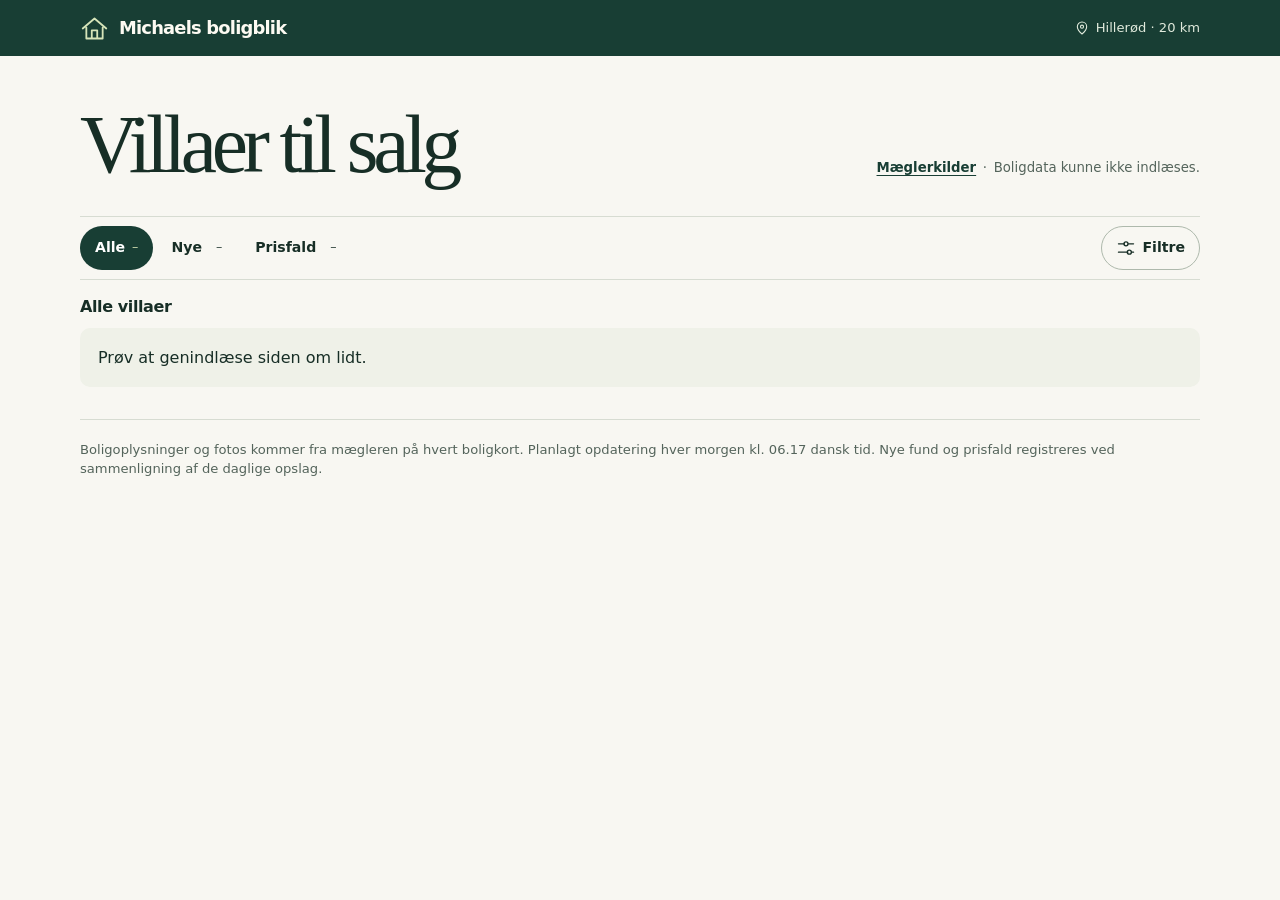
==== public/index.html @ ae7b3f47 "Show linkable villas within 20 km of Hillerød across four brokers" ====
<!doctype html>
<html lang="da">
<head>
  <meta charset="utf-8">
  <meta name="viewport" content="width=device-width, initial-scale=1, viewport-fit=cover">
  <meta name="theme-color" content="#183e34">
  <meta name="description" content="Michaels daglige overblik over villaer fra flere mæglere inden for 20 km fra Hillerød centrum.">
  <title>Michaels boligblik · Hillerød</title>
  <link rel="preconnect" href="https://nybolig.mindworking.eu">
  <link rel="stylesheet" href="./styles.css?v=radius20">
  <script src="./app.js?v=radius20" defer></script>
</head>
<body>
  <svg class="symbols" xmlns="http://www.w3.org/2000/svg" aria-hidden="true">
    <symbol id="i-house" viewBox="0 0 32 32"><path d="m3 16 13-11 13 11M7 15v12h18V15M13 27v-9h6v9"/></symbol>
    <symbol id="i-pin" viewBox="0 0 24 24"><path d="M19 10c0 5-7 11-7 11S5 15 5 10a7 7 0 1 1 14 0Z"/><circle cx="12" cy="10" r="2.3"/></symbol>
    <symbol id="i-filter" viewBox="0 0 24 24"><path d="M3 7h7m5 0h6M3 17h11m5 0h2"/><circle cx="12" cy="7" r="2.4"/><circle cx="16" cy="17" r="2.4"/></symbol>
    <symbol id="i-expand" viewBox="0 0 24 24"><path d="M14 4h6v6m0-6-7 7M10 20H4v-6m0 6 7-7"/></symbol>
    <symbol id="i-close" viewBox="0 0 24 24"><path d="m6 6 12 12M18 6 6 18"/></symbol>
    <symbol id="i-zoom" viewBox="0 0 24 24"><circle cx="10" cy="10" r="6.2"/><path d="m15 15 6 6"/></symbol>
  </svg>
  <header class="mast">
    <div class="wrap mast-inner"><span class="brand"><svg class="logo icon" aria-hidden="true"><use href="#i-house"/></svg>Michaels boligblik</span>
      <span class="location"><svg class="icon" aria-hidden="true"><use href="#i-pin"/></svg>Hillerød · 20 km</span>
    </div>
  </header>
  <main class="wrap">
    <div class="intro">
      <h1>Villaer til salg</h1>
      <p class="source"><button id="coverage-open" type="button" aria-haspopup="dialog">Mæglerkilder</button><span aria-hidden="true">·</span><span id="freshness" role="status">Henter boliger …</span></p>
    </div>
    <p id="warning" class="warning" role="status" hidden></p>
    <div class="toolbar">
      <nav id="views" class="views" aria-label="Vælg boligoversigt">
        <button type="button" data-view="all" aria-pressed="true">Alle <span>–</span></button>
        <button type="button" data-view="new" aria-pressed="false">Nye<span class="sr-only"> siden i går</span> <span>–</span></button>
        <button type="button" data-view="drop" aria-pressed="false">Prisfald<span class="sr-only"> på 7 dage</span> <span>–</span></button>
      </nav>
      <button class="filter-open" id="filter-open" type="button" aria-haspopup="dialog"><svg class="icon" aria-hidden="true"><use href="#i-filter"/></svg><span class="filter-label">Filtre</span></button>
    </div>
    <p id="filter-summary" hidden></p>
    <section aria-labelledby="list-title">
      <div class="section-head"><h2 id="list-title">Alle villaer</h2><span id="count" role="status"></span></div>
      <div id="list" class="grid"></div>
      <button id="more" class="filter-open" type="button" hidden>Vis flere villaer</button>
      <p id="empty" class="empty" role="status" hidden></p>
      <p id="baseline" class="note" hidden></p>
      <noscript><p>Aktivér JavaScript for at se boligerne og bruge filtrene.</p></noscript>
    </section>
  </main>
  <footer class="wrap">Boligoplysninger og fotos kommer fra mægleren på hvert boligkort. Planlagt opdatering hver morgen kl. 06.17 dansk tid. Nye fund og prisfald registreres ved sammenligning af de daglige opslag.</footer>

  <dialog id="coverage" class="filter-sheet" aria-labelledby="coverage-title">
    <div class="sheet-head"><h2 id="coverage-title">Mæglerdækning</h2><button type="button" class="icon-button" data-close aria-label="Luk mæglerdækning"><svg class="icon" aria-hidden="true"><use href="#i-close"/></svg></button></div>
    <p class="coverage-intro">Her kan du se, hvornår vi sidst har hentet villaer fra hver mægler. Vi måler 20 km i luftlinje fra Hillerød centrum til husets adresse. Vi viser kun villaer med et direkte annoncelink. Samme adresse vises én gang. Villaer hos andre mæglere kan mangle.</p>
    <ul id="source-list"></ul>
  </dialog>
  <dialog id="filter-panel" class="filter-sheet" aria-labelledby="filter-title">
    <div class="sheet-head"><h2 id="filter-title">Søgefiltre</h2><button class="icon-button" type="button" data-close aria-label="Luk filtre"><svg class="icon" aria-hidden="true"><use href="#i-close"/></svg></button></div>
    <form id="filters">
      <div class="fields">
        <label>Maks. pris i kroner<input type="number" name="priceMax" min="1" step="1" inputmode="numeric" placeholder="Alle priser"></label>
        <label>Mindst m²<input type="number" name="areaMin" min="1" step="1" inputmode="numeric" placeholder="Alle størrelser"></label>
        <label>Mindst antal værelser<input type="number" name="numberOfRoomsMin" min="1" step="1" inputmode="numeric" placeholder="Alle antal"></label>
      </div>
      <p class="hint">Dine valg gemmes på denne enhed.</p>
      <div class="actions"><button type="reset">Nulstil</button><button class="primary" type="submit">Vis boliger</button></div>
    </form>
  </dialog>

  <template id="home">
    <article class="home">
      <div class="photo">
        <span class="missing">Foto mangler</span>
        <button class="enlarge" type="button" aria-haspopup="dialog" hidden><span class="expand-icon"><svg class="icon" aria-hidden="true"><use href="#i-expand"/></svg></span></button>
        <span class="chip" hidden></span>
      </div>
      <div class="card-body">
        <p class="town"></p><h3></h3><p class="specs"></p>
        <div class="card-foot"><div><strong class="price"></strong><small class="drop" hidden></small></div><a class="listing-link">Se annonce <span aria-hidden="true">↗</span></a></div>
      </div>
    </article>
  </template>

  <dialog id="viewer" class="viewer" aria-labelledby="viewer-title">
    <div class="viewer-head"><div><h2 id="viewer-title"></h2><p id="viewer-meta"></p></div>
      <button class="icon-button" type="button" data-close autofocus aria-label="Luk foto"><svg class="icon" aria-hidden="true"><use href="#i-close"/></svg></button>
    </div>
    <div class="viewer-stage"><div class="viewer-canvas"><img id="viewer-photo" alt=""></div></div>
    <div class="viewer-foot"><span>Foto fra Nybolig</span><button type="button" id="zoom" aria-pressed="false"><svg class="icon" aria-hidden="true"><use href="#i-zoom"/></svg><span>Zoom ind</span></button></div>
  </dialog>
</body>
</html>
---- public/styles.css ----
:root {
  color-scheme: light;
  --paper: #f8f7f2;
  --white: #fffefa;
  --ink: #172e26;
  --forest: #183e34;
  --muted: #54645b;
  --line: #d7dcd2;
  --serif: Georgia, 'Times New Roman', serif;
  font: 100%/1.45 system-ui, -apple-system, sans-serif;
}
* { box-sizing: border-box; }
body { margin: 0; color: var(--ink); background: var(--paper); }
body:has(dialog[open]) { overflow: hidden; }
h1, h2, h3, p { margin: 0; }
button, input { font: inherit; }
button { color: inherit; cursor: pointer; }
button, a { touch-action: manipulation; }
button { -webkit-appearance: none; appearance: none; }
a { color: inherit; }
:focus-visible { outline: 3px solid #bd682b; outline-offset: 3px; }
[hidden] { display: none !important; }
.sr-only { position: absolute; clip-path: inset(50%); width: 1px; height: 1px; overflow: hidden; white-space: nowrap; }
.symbols { position: absolute; width: 0; height: 0; overflow: hidden; pointer-events: none; }
.icon { width: 20px; height: 20px; fill: none; stroke: currentColor; stroke-width: 1.65; stroke-linecap: round; stroke-linejoin: round; flex: none; }
.wrap { width: min(1120px, calc(100% - 48px)); margin-inline: auto; }
.mast { background: var(--forest); color: #fcfaf2; padding-top: env(safe-area-inset-top); }
.mast-inner, .brand, .location, .intro, .source, .toolbar, .views, .views button, .filter-open,
.section-head, .card-foot, .listing-link, .sheet-head, .actions, .viewer-head, .viewer-foot, #zoom {
  display: flex; align-items: center;
}
.mast-inner, .intro, .toolbar, .section-head, .card-foot, .sheet-head, .viewer-head, .viewer-foot { justify-content: space-between; gap: 12px; }
.mast-inner { min-height: 56px; }
.brand { gap: 10px; font: 600 1.12rem/1 system-ui, sans-serif; letter-spacing: -.045em; }
.logo { width: 29px; height: 29px; stroke-width: 2; color: #d6e4b9; }
.location { gap: 6px; font-size: .82rem; color: #e0eadc; }
.location .icon { width: 16px; height: 16px; }
.intro { padding-block: clamp(24px, 4vw, 48px) clamp(18px, 2.5vw, 30px); align-items: baseline; flex-wrap: wrap; }
h1, h3 { font-family: var(--serif); font-weight: 400; }
h1 { font-size: clamp(2.6rem, 6.4vw, 5.1rem); line-height: 1; letter-spacing: -.065em; }
.source { gap: .5em; font-size: .83rem; color: var(--muted); flex-wrap: wrap; }
.source > :first-child { color: var(--forest); font-weight: 650; }
.toolbar { border-block: 1px solid var(--line); padding: 9px 0; }
.views { gap: 3px; }
.views button, .filter-open, .actions button, #zoom {
  border-radius: 24px; font-weight: 620; font-size: .88rem; min-height: 44px;
}
.views button { padding: 0 15px; gap: 7px; border: 0; background: transparent; white-space: nowrap; }
.views button > span:last-child { font-variant-numeric: tabular-nums; font-size: .79rem; font-weight: 500; opacity: .88; }
.views [aria-pressed="true"] { background: var(--forest); color: white; }
.views [aria-pressed="true"] > span:last-child { color: #e4efbf; }
.filter-open { gap: 7px; padding: 0 14px; border: 1px solid #aeb9ac; background: transparent; }
#filter-summary { color: var(--muted); font-size: .85rem; margin-top: 12px; }
.section-head { padding: 18px 0 12px; align-items: baseline; }
.section-head h2 { font-size: 1rem; line-height: 1.15; font-weight: 680; letter-spacing: -.025em; }
#count, .note, footer, .hint { font-size: .82rem; color: var(--muted); }
.grid { display: grid; grid-template-columns: repeat(2, minmax(0, 1fr)); gap: 22px; }
.home { display: flex; flex-direction: column; background: var(--white); box-shadow: 0 0 0 1px var(--line); border-radius: 14px; overflow: hidden; }
.photo { isolation: isolate; position: relative; aspect-ratio: 3 / 2; background: #e5e9df; display: grid; place-items: center; }
.photo .missing { color: var(--muted); font-size: .87rem; }
.photo img, .enlarge { position: absolute; inset: 0; width: 100%; height: 100%; }
.photo img { object-fit: cover; }
.enlarge { padding: 0; border: 0; background: transparent; z-index: 1; cursor: zoom-in; }
.enlarge:focus-visible { outline-offset: -4px; }
.expand-icon, .icon-button { display: grid; place-items: center; border-radius: 50%; }
.expand-icon { position: absolute; right: 12px; bottom: 12px; width: 34px; height: 34px; color: white; background: rgb(12 28 21 / 76%); border: 1px solid rgb(255 255 255 / 46%); }
.expand-icon .icon { width: 17px; height: 17px; }
.chip { position: absolute; top: 12px; left: 12px; z-index: 2; pointer-events: none; color: #173b2b; background: #e2efbb; font-weight: 650; font-size: .76rem; border-radius: 16px; padding: 5px 10px; }
.card-body { padding: 18px 20px 8px; flex: 1; display: flex; flex-direction: column; }
.town { font-size: .78rem; font-weight: 600; color: var(--muted); }
h3 { font-size: clamp(1.65rem, 3vw, 2.15rem); line-height: 1.12; letter-spacing: -.045em; overflow-wrap: anywhere; margin: 3px 0 5px; }
.specs { font-size: .92rem; color: var(--muted); margin-bottom: 14px; }
.card-foot { border-top: 1px solid var(--line); margin-top: auto; min-height: 48px; flex-wrap: wrap; }
.price { font-size: 1.12rem; font-weight: 700; letter-spacing: -.035em; }
.listing-link { min-height: 44px; gap: 5px; color: var(--forest); font-size: .86rem; font-weight: 630; text-underline-offset: 4px; }
.link-pending { color: var(--muted); font-size: .8rem; }
.drop { display: block; font-size: .82rem; color: #39643d; }
.note { margin-top: 18px; }
.empty, .warning { padding: 18px; background: #eff1e8; border-radius: 10px; }
.warning { margin: 0 0 12px; background: #faeed6; }
footer { margin-top: 32px; border-top: 1px solid var(--line); padding: 20px 0 calc(28px + env(safe-area-inset-bottom)); }
dialog { color: var(--ink); }
dialog::backdrop { background: rgb(15 29 24 / 65%); }
.filter-sheet { padding: 22px; width: min(440px, calc(100% - 32px)); max-height: 92dvh; border: 0; border-radius: 18px; background: var(--white); }
.sheet-head h2 { font: 400 2rem/1.1 var(--serif); letter-spacing: -.05em; }
.icon-button { width: 44px; height: 44px; border: 1px solid var(--line); background: transparent; color: inherit; }
.fields { display: grid; gap: 14px; margin: 20px 0 12px; }
.fields label { display: grid; gap: 5px; font-size: .9rem; font-weight: 600; }
input { min-height: 46px; border: 1px solid #aeb9ac; border-radius: 8px; padding: 9px 12px; background: white; color: var(--ink); font-size: 16px; }
.actions { margin-top: 18px; gap: 10px; }
.actions button { padding: 0 20px; border: 1px solid #aeb9ac; background: transparent; }
.actions .primary { flex: 1; background: var(--forest); color: #fff; border-color: var(--forest); }
.viewer { position: fixed; inset: 0; width: 100%; height: 100%; height: 100dvh; max-width: none; max-height: none; margin: 0; padding: 0; border: 0; color: #fffdf7; background: #10221d; overflow: hidden; }
.viewer[open] { display: grid; grid-template-rows: auto minmax(0, 1fr) auto; }
.viewer-head, .viewer-foot { padding: 12px max(16px, env(safe-area-inset-right)) 12px max(16px, env(safe-area-inset-left)); }
.viewer-head { padding-top: max(12px, env(safe-area-inset-top)); }
.viewer-head h2 { font: 400 clamp(1.4rem, 4vw, 2rem)/1.12 var(--serif); letter-spacing: -.035em; }
.viewer-head p, .viewer-foot { color: #cfdbd0; font-size: .85rem; }
.viewer-head p { margin-top: 3px; }
.viewer .icon-button, #zoom { border: 1px solid #71847a; flex-shrink: 0; }
.viewer-stage { min-height: 0; overflow: auto; overscroll-behavior: contain; background: #0c1b16; }
.viewer-canvas { width: 100%; height: 100%; }
.viewer-canvas img { display: block; width: 100%; height: 100%; object-fit: contain; }
.viewer-stage.zoomed .viewer-canvas { width: max(100%, var(--zoom-width)); height: max(100%, var(--zoom-height)); }
.viewer-foot { padding-bottom: max(12px, env(safe-area-inset-bottom)); }
#zoom { color: #fff; background: transparent; gap: 8px; padding: 0 16px; }
@media (hover: hover) {
  .views button:not([aria-pressed="true"]):hover, .filter-open:hover { background: #e8ece2; }
  .enlarge:hover .expand-icon { background: var(--forest); }
}
@media (max-width: 690px) {
  .wrap { width: calc(100% - 32px); }
  .mast-inner { min-height: 48px; }
  .brand { gap: 7px; font-size: 1rem; }
  .location { font-size: .73rem; gap: 3px; }
  .logo { width: 24px; height: 24px; }
  .intro { display: grid; gap: 8px; padding-block: 21px 16px; }
  .source { font-size: .79rem; }
  .toolbar { gap: 4px; padding-block: 6px; }
  .views { gap: 0; }
  .views button { padding-inline: 10px; column-gap: 5px; font-size: .83rem; }
  .filter-open { padding-inline: 10px; gap: 5px; font-size: .83rem; }
  .filter-open .icon { width: 17px; }
  .section-head { padding: 13px 0 10px; }
  .grid { grid-template-columns: minmax(0,1fr); gap: 17px; }
  .card-body { padding: 14px 16px 5px; }
  .filter-sheet { margin: auto 0 0; width: 100%; max-width: none; padding: 18px 18px max(18px, env(safe-area-inset-bottom)); border-radius: 20px 20px 0 0; }
}
@media (max-width: 350px) {
  .wrap { width: calc(100% - 24px); }
  .views button { padding-inline: 7px; }
}
@media (orientation: landscape) and (max-height: 500px) {
  .viewer-head, .viewer-foot { padding-block: 4px; }
  .viewer-head p { display: none; }
}

#coverage-open { border: 0; background: transparent; padding: 6px 0; margin-block: -6px; min-height: 36px; text-decoration: underline; text-underline-offset: 3px; font-size: inherit; color: var(--forest); font-weight: 650; }
.coverage-intro { margin: 16px 0 10px; font-size: .9rem; color: var(--muted); }
#source-list { list-style: none; padding: 0; margin: 0; }
#source-list li { padding: 10px 0; border-top: 1px solid var(--line); }
#source-list small { display: block; color: var(--muted); }
.photo-link { position: absolute; inset: 0; z-index: 1; }
.photo-link:focus-visible { outline-offset: -4px; }

#more { margin: 24px auto; min-height: 44px; border-radius: 999px; font-weight: 600; }
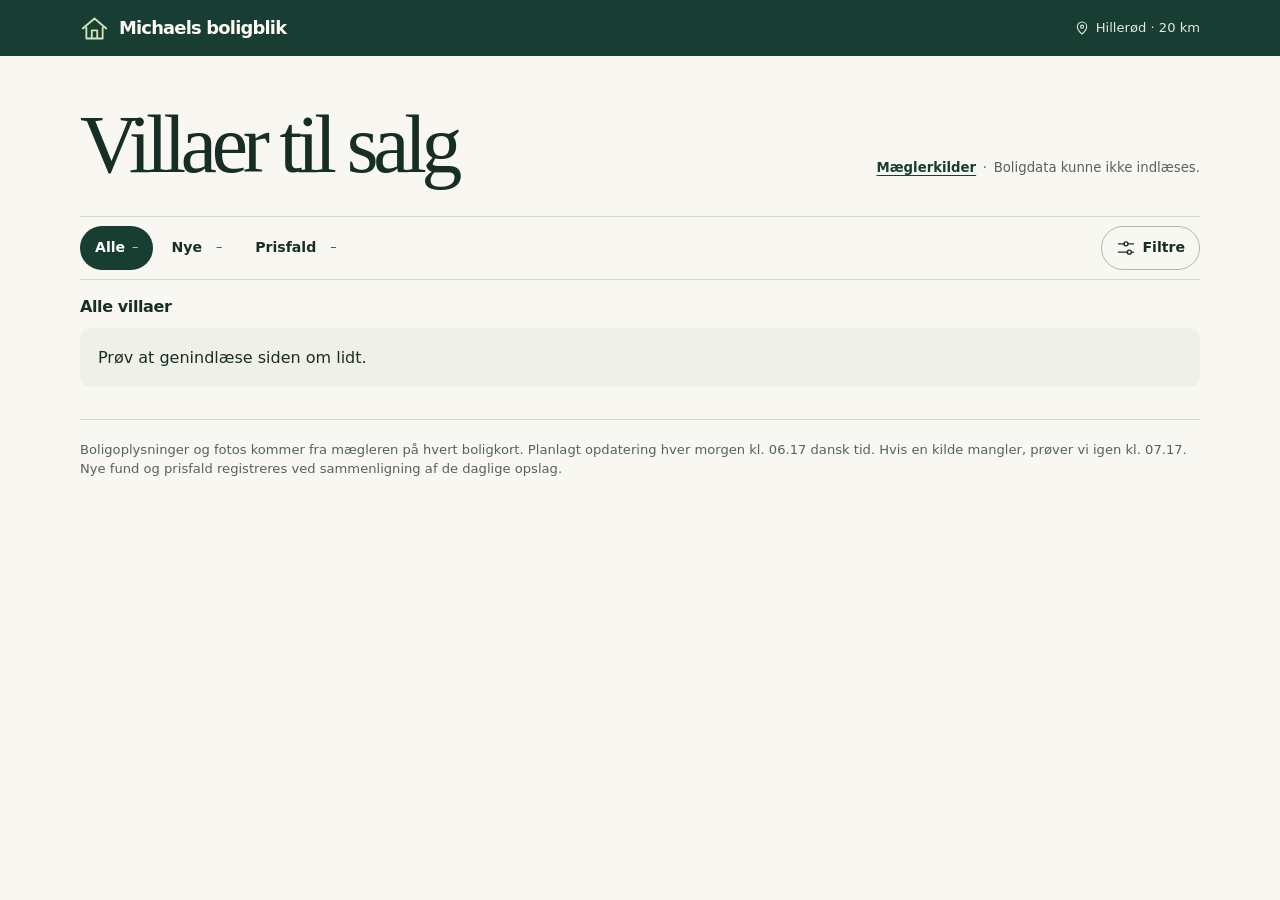
==== commit 2b7af9e1: "Track Estate and four local brokers with an automatic morning retry" ====
--- a/public/index.html
+++ b/public/index.html
@@ -7,8 +7,8 @@
   <meta name="description" content="Michaels daglige overblik over villaer fra flere mæglere inden for 20 km fra Hillerød centrum.">
   <title>Michaels boligblik · Hillerød</title>
   <link rel="preconnect" href="https://nybolig.mindworking.eu">
-  <link rel="stylesheet" href="./styles.css?v=radius20">
-  <script src="./app.js?v=radius20" defer></script>
+  <link rel="stylesheet" href="./styles.css?v=lokale9">
+  <script src="./app.js?v=lokale9" defer></script>
 </head>
 <body>
   <svg class="symbols" xmlns="http://www.w3.org/2000/svg" aria-hidden="true">
@@ -48,11 +48,11 @@
       <noscript><p>Aktivér JavaScript for at se boligerne og bruge filtrene.</p></noscript>
     </section>
   </main>
-  <footer class="wrap">Boligoplysninger og fotos kommer fra mægleren på hvert boligkort. Planlagt opdatering hver morgen kl. 06.17 dansk tid. Nye fund og prisfald registreres ved sammenligning af de daglige opslag.</footer>
+  <footer class="wrap">Boligoplysninger og fotos kommer fra mægleren på hvert boligkort. Planlagt opdatering hver morgen kl. 06.17 dansk tid. Hvis en kilde mangler, prøver vi igen kl. 07.17. Nye fund og prisfald registreres ved sammenligning af de daglige opslag.</footer>
 
   <dialog id="coverage" class="filter-sheet" aria-labelledby="coverage-title">
     <div class="sheet-head"><h2 id="coverage-title">Mæglerdækning</h2><button type="button" class="icon-button" data-close aria-label="Luk mæglerdækning"><svg class="icon" aria-hidden="true"><use href="#i-close"/></svg></button></div>
-    <p class="coverage-intro">Her kan du se, hvornår vi sidst har hentet villaer fra hver mægler. Vi måler 20 km i luftlinje fra Hillerød centrum til husets adresse. Vi viser kun villaer med et direkte annoncelink. Samme adresse vises én gang. Villaer hos andre mæglere kan mangle.</p>
+    <p class="coverage-intro">Her kan du se, hvornår vi sidst har hentet villaer fra hver mægler. Vi måler 20 km i luftlinje fra Hillerød centrum til husets adresse. Vi viser kun villaer med en kendt placering og et direkte annoncelink. Samme adresse vises én gang. EDC er ikke tilsluttet. Villaer hos EDC og andre mæglere uden for listen kan derfor mangle.</p>
     <ul id="source-list"></ul>
   </dialog>
   <dialog id="filter-panel" class="filter-sheet" aria-labelledby="filter-title">
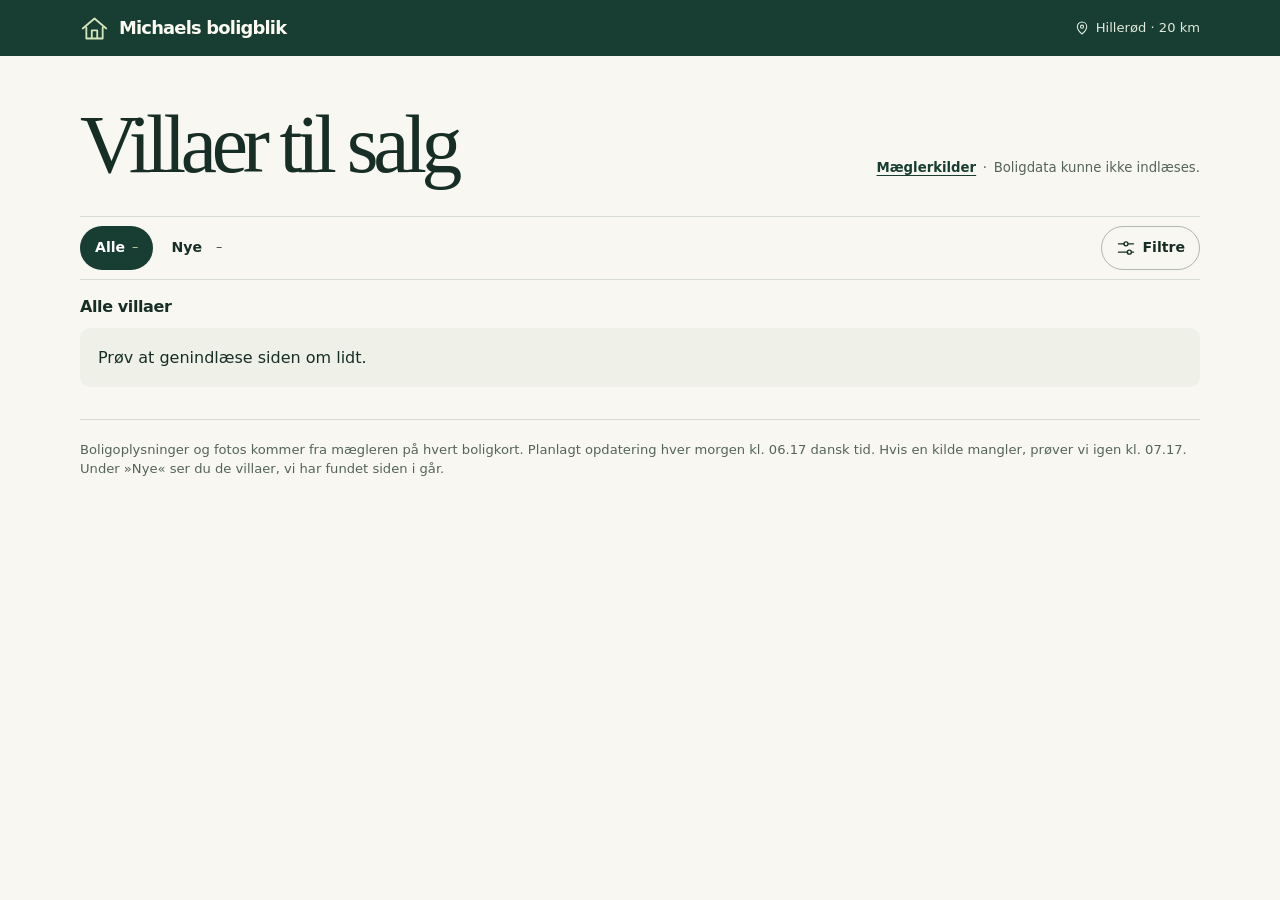
==== commit 3afbd3b6: "Tilføj minimumspris til boligsøgningen og fjern prisfald" ====
--- a/public/index.html
+++ b/public/index.html
@@ -7,8 +7,8 @@
   <meta name="description" content="Michaels daglige overblik over villaer fra flere mæglere inden for 20 km fra Hillerød centrum.">
   <title>Michaels boligblik · Hillerød</title>
   <link rel="preconnect" href="https://nybolig.mindworking.eu">
-  <link rel="stylesheet" href="./styles.css?v=lokale9">
-  <script src="./app.js?v=lokale9" defer></script>
+  <link rel="stylesheet" href="./styles.css?v=prisinterval1">
+  <script src="./app.js?v=prisinterval1" defer></script>
 </head>
 <body>
   <svg class="symbols" xmlns="http://www.w3.org/2000/svg" aria-hidden="true">
@@ -34,7 +34,6 @@
       <nav id="views" class="views" aria-label="Vælg boligoversigt">
         <button type="button" data-view="all" aria-pressed="true">Alle <span>–</span></button>
         <button type="button" data-view="new" aria-pressed="false">Nye<span class="sr-only"> siden i går</span> <span>–</span></button>
-        <button type="button" data-view="drop" aria-pressed="false">Prisfald<span class="sr-only"> på 7 dage</span> <span>–</span></button>
       </nav>
       <button class="filter-open" id="filter-open" type="button" aria-haspopup="dialog"><svg class="icon" aria-hidden="true"><use href="#i-filter"/></svg><span class="filter-label">Filtre</span></button>
     </div>
@@ -48,7 +47,7 @@
       <noscript><p>Aktivér JavaScript for at se boligerne og bruge filtrene.</p></noscript>
     </section>
   </main>
-  <footer class="wrap">Boligoplysninger og fotos kommer fra mægleren på hvert boligkort. Planlagt opdatering hver morgen kl. 06.17 dansk tid. Hvis en kilde mangler, prøver vi igen kl. 07.17. Nye fund og prisfald registreres ved sammenligning af de daglige opslag.</footer>
+  <footer class="wrap">Boligoplysninger og fotos kommer fra mægleren på hvert boligkort. Planlagt opdatering hver morgen kl. 06.17 dansk tid. Hvis en kilde mangler, prøver vi igen kl. 07.17. Under »Nye« ser du de villaer, vi har fundet siden i går.</footer>
 
   <dialog id="coverage" class="filter-sheet" aria-labelledby="coverage-title">
     <div class="sheet-head"><h2 id="coverage-title">Mæglerdækning</h2><button type="button" class="icon-button" data-close aria-label="Luk mæglerdækning"><svg class="icon" aria-hidden="true"><use href="#i-close"/></svg></button></div>
@@ -59,7 +58,10 @@
     <div class="sheet-head"><h2 id="filter-title">Søgefiltre</h2><button class="icon-button" type="button" data-close aria-label="Luk filtre"><svg class="icon" aria-hidden="true"><use href="#i-close"/></svg></button></div>
     <form id="filters">
       <div class="fields">
-        <label>Maks. pris i kroner<input type="number" name="priceMax" min="1" step="1" inputmode="numeric" placeholder="Alle priser"></label>
+        <div class="price-range">
+          <label>Min. pris i kroner<input type="number" name="priceMin" min="1" step="1" inputmode="numeric" placeholder="Ingen nedre grænse"></label>
+          <label>Maks. pris i kroner<input type="number" name="priceMax" min="1" step="1" inputmode="numeric" placeholder="Ingen øvre grænse"></label>
+        </div>
         <label>Mindst m²<input type="number" name="areaMin" min="1" step="1" inputmode="numeric" placeholder="Alle størrelser"></label>
         <label>Mindst antal værelser<input type="number" name="numberOfRoomsMin" min="1" step="1" inputmode="numeric" placeholder="Alle antal"></label>
       </div>
@@ -77,7 +79,7 @@
       </div>
       <div class="card-body">
         <p class="town"></p><h3></h3><p class="specs"></p>
-        <div class="card-foot"><div><strong class="price"></strong><small class="drop" hidden></small></div><a class="listing-link">Se annonce <span aria-hidden="true">↗</span></a></div>
+        <div class="card-foot"><strong class="price"></strong><a class="listing-link">Se annonce <span aria-hidden="true">↗</span></a></div>
       </div>
     </article>
   </template>
--- a/public/styles.css
+++ b/public/styles.css
@@ -74,7 +74,6 @@
 .price { font-size: 1.12rem; font-weight: 700; letter-spacing: -.035em; }
 .listing-link { min-height: 44px; gap: 5px; color: var(--forest); font-size: .86rem; font-weight: 630; text-underline-offset: 4px; }
 .link-pending { color: var(--muted); font-size: .8rem; }
-.drop { display: block; font-size: .82rem; color: #39643d; }
 .note { margin-top: 18px; }
 .empty, .warning { padding: 18px; background: #eff1e8; border-radius: 10px; }
 .warning { margin: 0 0 12px; background: #faeed6; }
@@ -85,6 +84,8 @@
 .sheet-head h2 { font: 400 2rem/1.1 var(--serif); letter-spacing: -.05em; }
 .icon-button { width: 44px; height: 44px; border: 1px solid var(--line); background: transparent; color: inherit; }
 .fields { display: grid; gap: 14px; margin: 20px 0 12px; }
+.price-range { display: grid; grid-template-columns: repeat(2, minmax(0, 1fr)); gap: 12px; }
+.price-range input { width: 100%; min-width: 0; }
 .fields label { display: grid; gap: 5px; font-size: .9rem; font-weight: 600; }
 input { min-height: 46px; border: 1px solid #aeb9ac; border-radius: 8px; padding: 9px 12px; background: white; color: var(--ink); font-size: 16px; }
 .actions { margin-top: 18px; gap: 10px; }
@@ -127,6 +128,7 @@
   .filter-sheet { margin: auto 0 0; width: 100%; max-width: none; padding: 18px 18px max(18px, env(safe-area-inset-bottom)); border-radius: 20px 20px 0 0; }
 }
 @media (max-width: 350px) {
+  .price-range { grid-template-columns: 1fr; }
   .wrap { width: calc(100% - 24px); }
   .views button { padding-inline: 7px; }
 }
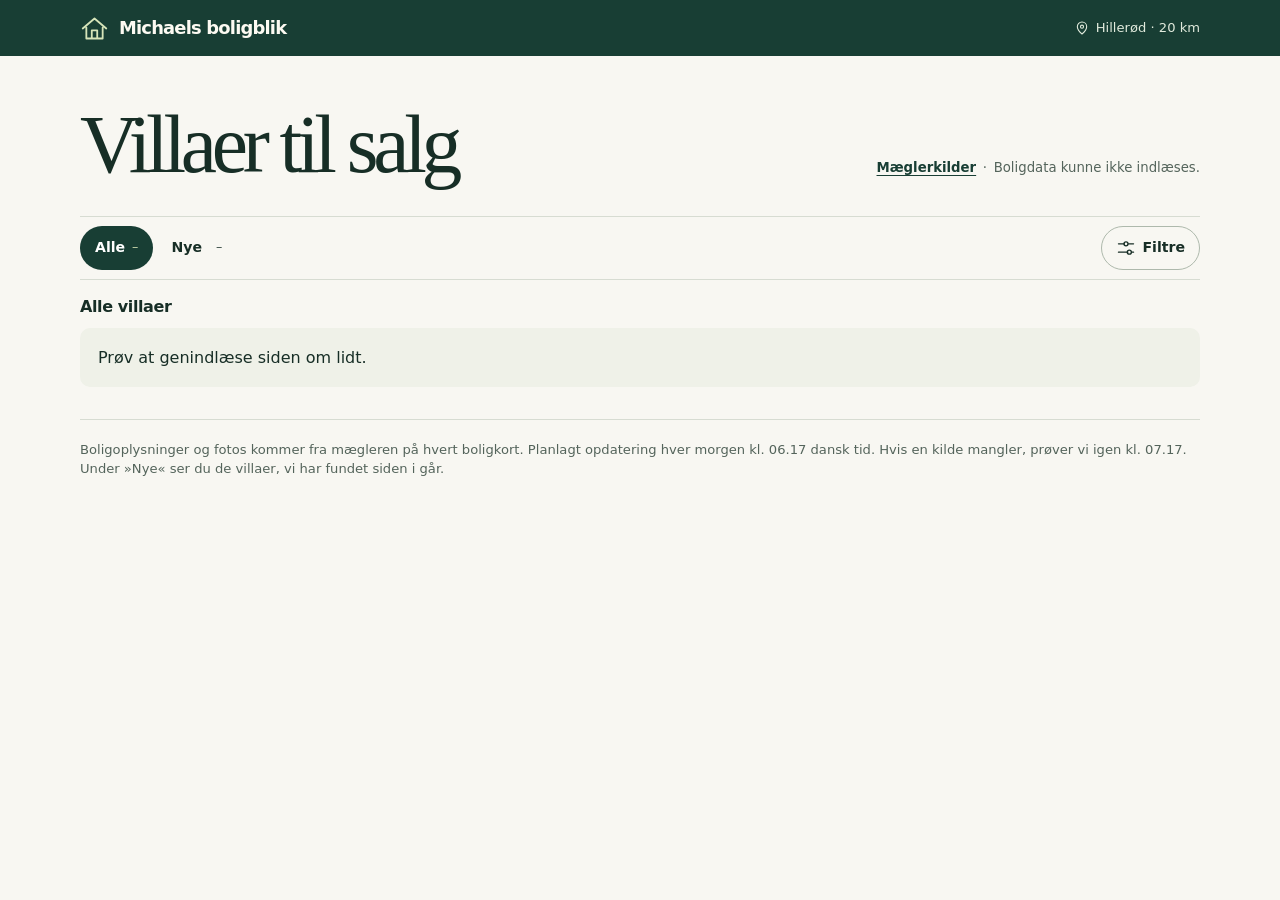
==== commit a757e969: "Vis villa og kort tekst ved deling i Beskeder" ====
--- a/public/index.html
+++ b/public/index.html
@@ -4,7 +4,18 @@
   <meta charset="utf-8">
   <meta name="viewport" content="width=device-width, initial-scale=1, viewport-fit=cover">
   <meta name="theme-color" content="#183e34">
-  <meta name="description" content="Michaels daglige overblik over villaer fra flere mæglere inden for 20 km fra Hillerød centrum.">
+  <meta name="description" content="Se villaer til salg inden for 20 km fra Hillerød, og find dem, der er kommet til siden i går.">
+  <meta property="og:locale" content="da_DK">
+  <meta property="og:type" content="website">
+  <meta property="og:url" content="https://jacobagger-lab.github.io/michaels-boligblik/">
+  <meta property="og:title" content="Michaels boligblik · Villaer nær Hillerød">
+  <meta property="og:description" content="Se villaer til salg inden for 20 km fra Hillerød, og find dem, der er kommet til siden i går.">
+  <meta property="og:image" content="https://jacobagger-lab.github.io/michaels-boligblik/boligblik-villa.png">
+  <meta property="og:image:type" content="image/png">
+  <meta property="og:image:width" content="1200">
+  <meta property="og:image:height" content="630">
+  <meta property="og:image:alt" content="Tegning af en dansk villa med rødt tegltag og grøn have i morgensolen.">
+  <meta name="twitter:card" content="summary_large_image">
   <title>Michaels boligblik · Hillerød</title>
   <link rel="preconnect" href="https://nybolig.mindworking.eu">
   <link rel="stylesheet" href="./styles.css?v=prisinterval1">
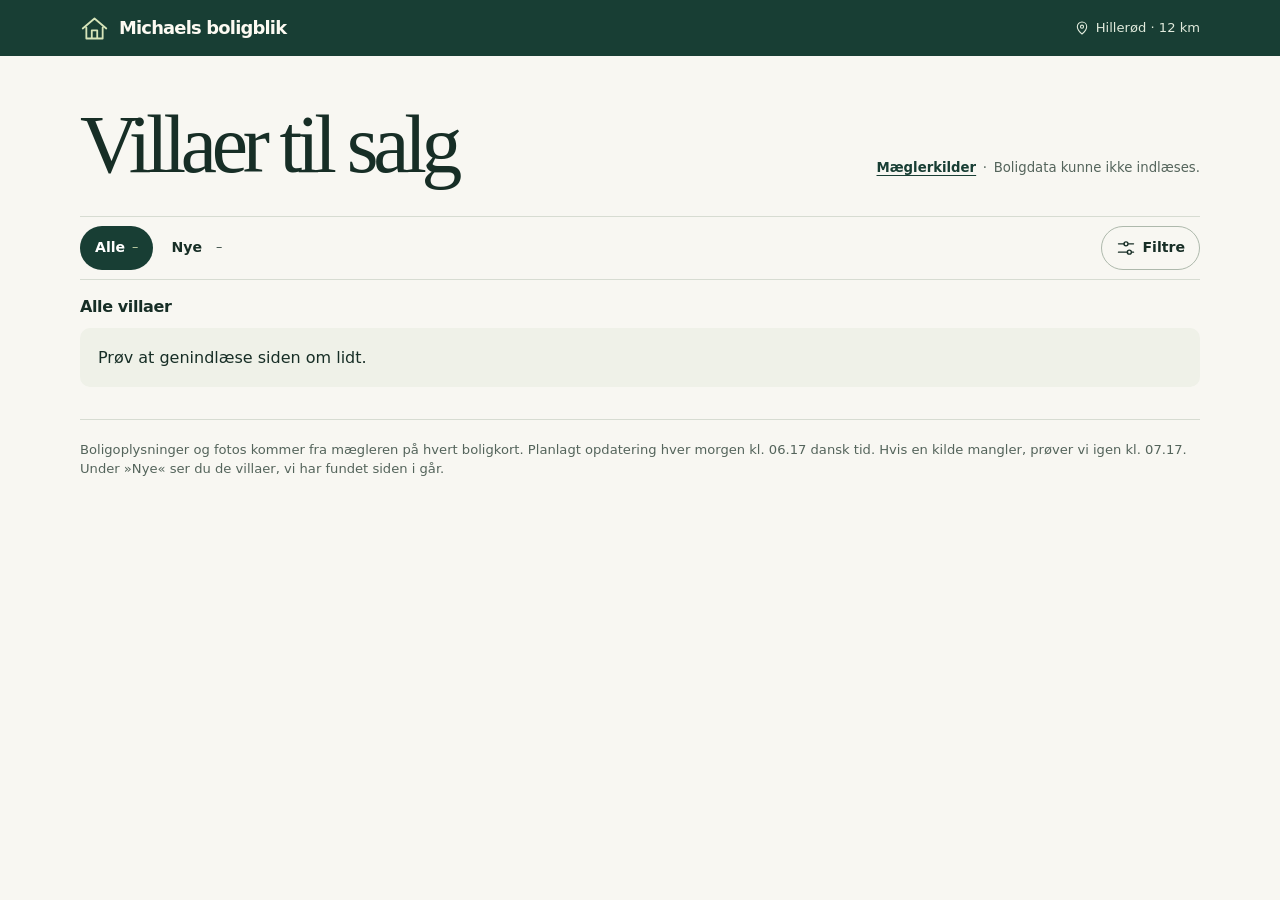
==== commit 4f9b4df1: "Afgræns Michaels boligblik til 12 km fra Hillerød" ====
--- a/public/index.html
+++ b/public/index.html
@@ -4,12 +4,12 @@
   <meta charset="utf-8">
   <meta name="viewport" content="width=device-width, initial-scale=1, viewport-fit=cover">
   <meta name="theme-color" content="#183e34">
-  <meta name="description" content="Se villaer til salg inden for 20 km fra Hillerød, og find dem, der er kommet til siden i går.">
+  <meta name="description" content="Se villaer til salg inden for 12 km fra Hillerød, og find dem, der er kommet til siden i går.">
   <meta property="og:locale" content="da_DK">
   <meta property="og:type" content="website">
   <meta property="og:url" content="https://jacobagger-lab.github.io/michaels-boligblik/">
   <meta property="og:title" content="Michaels boligblik · Villaer nær Hillerød">
-  <meta property="og:description" content="Se villaer til salg inden for 20 km fra Hillerød, og find dem, der er kommet til siden i går.">
+  <meta property="og:description" content="Se villaer til salg inden for 12 km fra Hillerød, og find dem, der er kommet til siden i går.">
   <meta property="og:image" content="https://jacobagger-lab.github.io/michaels-boligblik/boligblik-villa.png">
   <meta property="og:image:type" content="image/png">
   <meta property="og:image:width" content="1200">
@@ -19,7 +19,7 @@
   <title>Michaels boligblik · Hillerød</title>
   <link rel="preconnect" href="https://nybolig.mindworking.eu">
   <link rel="stylesheet" href="./styles.css?v=prisinterval1">
-  <script src="./app.js?v=prisinterval1" defer></script>
+  <script src="./app.js?v=radius12" defer></script>
 </head>
 <body>
   <svg class="symbols" xmlns="http://www.w3.org/2000/svg" aria-hidden="true">
@@ -32,7 +32,7 @@
   </svg>
   <header class="mast">
     <div class="wrap mast-inner"><span class="brand"><svg class="logo icon" aria-hidden="true"><use href="#i-house"/></svg>Michaels boligblik</span>
-      <span class="location"><svg class="icon" aria-hidden="true"><use href="#i-pin"/></svg>Hillerød · 20 km</span>
+      <span class="location"><svg class="icon" aria-hidden="true"><use href="#i-pin"/></svg>Hillerød · 12 km</span>
     </div>
   </header>
   <main class="wrap">
@@ -62,7 +62,7 @@
 
   <dialog id="coverage" class="filter-sheet" aria-labelledby="coverage-title">
     <div class="sheet-head"><h2 id="coverage-title">Mæglerdækning</h2><button type="button" class="icon-button" data-close aria-label="Luk mæglerdækning"><svg class="icon" aria-hidden="true"><use href="#i-close"/></svg></button></div>
-    <p class="coverage-intro">Her kan du se, hvornår vi sidst har hentet villaer fra hver mægler. Vi måler 20 km i luftlinje fra Hillerød centrum til husets adresse. Vi viser kun villaer med en kendt placering og et direkte annoncelink. Samme adresse vises én gang. EDC er ikke tilsluttet. Villaer hos EDC og andre mæglere uden for listen kan derfor mangle.</p>
+    <p class="coverage-intro">Her kan du se, hvornår vi sidst har hentet villaer fra hver mægler. Vi måler 12 km i luftlinje fra Hillerød centrum til husets adresse. Vi viser kun villaer med en kendt placering og et direkte annoncelink. Samme adresse vises én gang. EDC er ikke tilsluttet. Villaer hos EDC og andre mæglere uden for listen kan derfor mangle.</p>
     <ul id="source-list"></ul>
   </dialog>
   <dialog id="filter-panel" class="filter-sheet" aria-labelledby="filter-title">
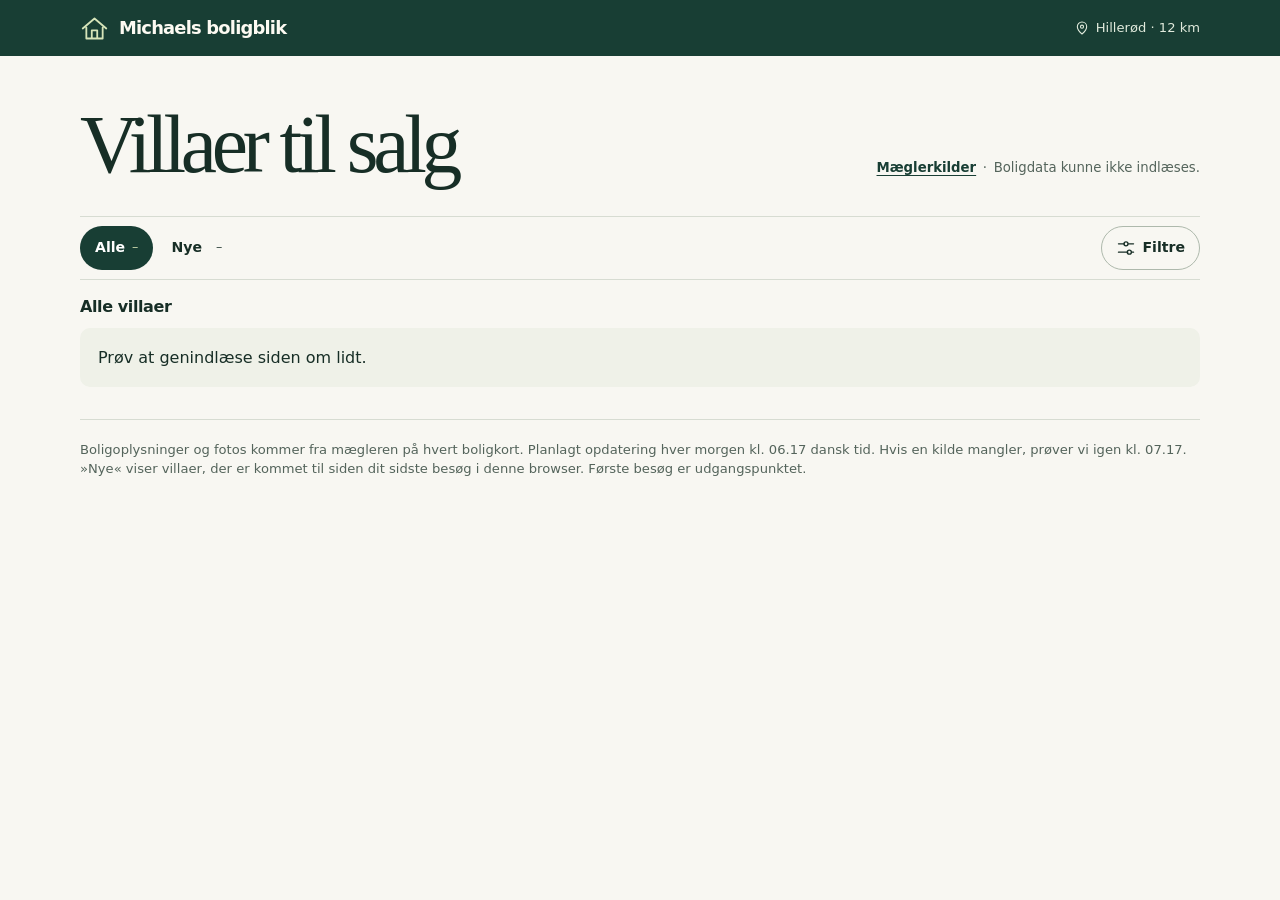
==== commit 22079e12: "Vis nye villaer siden sidste besøg i samme browser" ====
--- a/public/index.html
+++ b/public/index.html
@@ -4,12 +4,12 @@
   <meta charset="utf-8">
   <meta name="viewport" content="width=device-width, initial-scale=1, viewport-fit=cover">
   <meta name="theme-color" content="#183e34">
-  <meta name="description" content="Se villaer til salg inden for 12 km fra Hillerød, og find dem, der er kommet til siden i går.">
+  <meta name="description" content="Se villaer til salg inden for 12 km fra Hillerød, og find dem, der er kommet til siden dit sidste besøg.">
   <meta property="og:locale" content="da_DK">
   <meta property="og:type" content="website">
   <meta property="og:url" content="https://jacobagger-lab.github.io/michaels-boligblik/">
   <meta property="og:title" content="Michaels boligblik · Villaer nær Hillerød">
-  <meta property="og:description" content="Se villaer til salg inden for 12 km fra Hillerød, og find dem, der er kommet til siden i går.">
+  <meta property="og:description" content="Se villaer til salg inden for 12 km fra Hillerød, og find dem, der er kommet til siden dit sidste besøg.">
   <meta property="og:image" content="https://jacobagger-lab.github.io/michaels-boligblik/boligblik-villa.png">
   <meta property="og:image:type" content="image/png">
   <meta property="og:image:width" content="1200">
@@ -19,7 +19,7 @@
   <title>Michaels boligblik · Hillerød</title>
   <link rel="preconnect" href="https://nybolig.mindworking.eu">
   <link rel="stylesheet" href="./styles.css?v=prisinterval1">
-  <script src="./app.js?v=radius12" defer></script>
+  <script src="./app.js?v=besoeg1" defer></script>
 </head>
 <body>
   <svg class="symbols" xmlns="http://www.w3.org/2000/svg" aria-hidden="true">
@@ -44,7 +44,7 @@
     <div class="toolbar">
       <nav id="views" class="views" aria-label="Vælg boligoversigt">
         <button type="button" data-view="all" aria-pressed="true">Alle <span>–</span></button>
-        <button type="button" data-view="new" aria-pressed="false">Nye<span class="sr-only"> siden i går</span> <span>–</span></button>
+        <button type="button" data-view="new" aria-pressed="false">Nye<span class="sr-only"> siden dit sidste besøg</span> <span>–</span></button>
       </nav>
       <button class="filter-open" id="filter-open" type="button" aria-haspopup="dialog"><svg class="icon" aria-hidden="true"><use href="#i-filter"/></svg><span class="filter-label">Filtre</span></button>
     </div>
@@ -54,11 +54,11 @@
       <div id="list" class="grid"></div>
       <button id="more" class="filter-open" type="button" hidden>Vis flere villaer</button>
       <p id="empty" class="empty" role="status" hidden></p>
-      <p id="baseline" class="note" hidden></p>
+      <p id="visit-storage" class="note" hidden>Browseren kan kun huske dette besøg, mens fanen er åben. Tillad lokal lagring for at se nye villaer mellem besøg.</p>
       <noscript><p>Aktivér JavaScript for at se boligerne og bruge filtrene.</p></noscript>
     </section>
   </main>
-  <footer class="wrap">Boligoplysninger og fotos kommer fra mægleren på hvert boligkort. Planlagt opdatering hver morgen kl. 06.17 dansk tid. Hvis en kilde mangler, prøver vi igen kl. 07.17. Under »Nye« ser du de villaer, vi har fundet siden i går.</footer>
+  <footer class="wrap">Boligoplysninger og fotos kommer fra mægleren på hvert boligkort. Planlagt opdatering hver morgen kl. 06.17 dansk tid. Hvis en kilde mangler, prøver vi igen kl. 07.17. »Nye« viser villaer, der er kommet til siden dit sidste besøg i denne browser. Første besøg er udgangspunktet.</footer>
 
   <dialog id="coverage" class="filter-sheet" aria-labelledby="coverage-title">
     <div class="sheet-head"><h2 id="coverage-title">Mæglerdækning</h2><button type="button" class="icon-button" data-close aria-label="Luk mæglerdækning"><svg class="icon" aria-hidden="true"><use href="#i-close"/></svg></button></div>
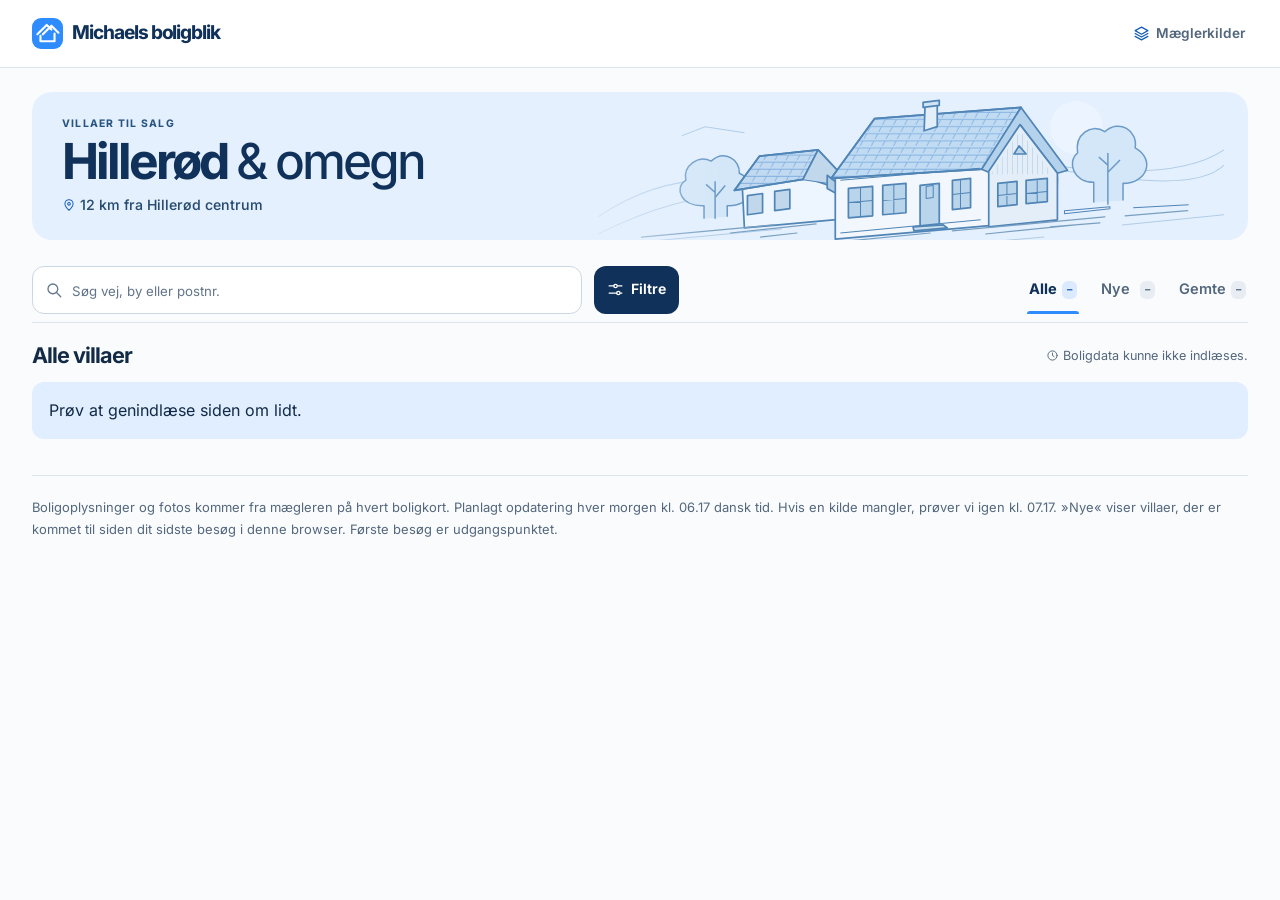
==== commit e601cc2d: "Giv boligblikket et mobilførst-design med søgning og gemte villaer" ====
--- a/public/index.html
+++ b/public/index.html
@@ -3,7 +3,7 @@
 <head>
   <meta charset="utf-8">
   <meta name="viewport" content="width=device-width, initial-scale=1, viewport-fit=cover">
-  <meta name="theme-color" content="#183e34">
+  <meta name="theme-color" content="#ffffff">
   <meta name="description" content="Se villaer til salg inden for 12 km fra Hillerød, og find dem, der er kommet til siden dit sidste besøg.">
   <meta property="og:locale" content="da_DK">
   <meta property="og:type" content="website">
@@ -18,42 +18,57 @@
   <meta name="twitter:card" content="summary_large_image">
   <title>Michaels boligblik · Hillerød</title>
   <link rel="preconnect" href="https://nybolig.mindworking.eu">
-  <link rel="stylesheet" href="./styles.css?v=prisinterval1">
-  <script src="./app.js?v=besoeg1" defer></script>
+  <link rel="preload" href="./fonts/inter.woff2" as="font" type="font/woff2" crossorigin>
+  <link rel="stylesheet" href="./styles.css?v=mobil26">
+  <script src="./app.js?v=mobil26" defer></script>
 </head>
 <body>
   <svg class="symbols" xmlns="http://www.w3.org/2000/svg" aria-hidden="true">
     <symbol id="i-house" viewBox="0 0 32 32"><path d="m3 16 13-11 13 11M7 15v12h18V15M13 27v-9h6v9"/></symbol>
     <symbol id="i-pin" viewBox="0 0 24 24"><path d="M19 10c0 5-7 11-7 11S5 15 5 10a7 7 0 1 1 14 0Z"/><circle cx="12" cy="10" r="2.3"/></symbol>
+    <symbol id="i-brand" viewBox="0 0 32 32"><path d="m3 17 12-12 6 6m-11 6 11-11 9 9M7 19v7h18V16" fill="none" stroke="currentColor" stroke-width="2.7" stroke-linejoin="round" stroke-linecap="round"/></symbol>
+    <symbol id="i-search" viewBox="0 0 24 24"><circle cx="10.5" cy="10.5" r="6.5"/><path d="m16 16 5 5"/></symbol>
+    <symbol id="i-bookmark" viewBox="0 0 24 24"><path d="M6 4.5A1.5 1.5 0 0 1 7.5 3h9A1.5 1.5 0 0 1 18 4.5V21l-6-4-6 4z"/></symbol>
+    <symbol id="i-layers" viewBox="0 0 24 24"><path d="m3 8 9-5 9 5-9 5zM3 12l9 5 9-5M3 16l9 5 9-5"/></symbol>
+    <symbol id="i-area" viewBox="0 0 24 24"><rect x="4" y="4" width="16" height="16" rx="2"/><path d="M8 12V8h4m4 4v4h-4"/></symbol>
+    <symbol id="i-room" viewBox="0 0 24 24"><path d="M4 20h16M6 20V4h12v16M9 20V7l6 1v12"/><path d="M12.5 13h.1"/></symbol>
+    <symbol id="i-clock" viewBox="0 0 24 24"><circle cx="12" cy="12" r="8.5"/><path d="M12 7.5V12l3 2"/></symbol>
+    <symbol id="i-arrow" viewBox="0 0 24 24"><path d="M6 18 18 6M7 6h11v11"/></symbol>
     <symbol id="i-filter" viewBox="0 0 24 24"><path d="M3 7h7m5 0h6M3 17h11m5 0h2"/><circle cx="12" cy="7" r="2.4"/><circle cx="16" cy="17" r="2.4"/></symbol>
     <symbol id="i-expand" viewBox="0 0 24 24"><path d="M14 4h6v6m0-6-7 7M10 20H4v-6m0 6 7-7"/></symbol>
     <symbol id="i-close" viewBox="0 0 24 24"><path d="m6 6 12 12M18 6 6 18"/></symbol>
     <symbol id="i-zoom" viewBox="0 0 24 24"><circle cx="10" cy="10" r="6.2"/><path d="m15 15 6 6"/></symbol>
   </svg>
   <header class="mast">
-    <div class="wrap mast-inner"><span class="brand"><svg class="logo icon" aria-hidden="true"><use href="#i-house"/></svg>Michaels boligblik</span>
-      <span class="location"><svg class="icon" aria-hidden="true"><use href="#i-pin"/></svg>Hillerød · 12 km</span>
+    <div class="wrap mast-inner">
+      <span class="brand"><span class="brand-mark"><svg aria-hidden="true" viewBox="0 0 32 32"><use href="#i-brand"/></svg></span>Michaels boligblik</span>
+      <button id="coverage-open" type="button" aria-haspopup="dialog"><svg class="icon" aria-hidden="true"><use href="#i-layers"/></svg><span>Mæglerkilder</span></button>
     </div>
   </header>
   <main class="wrap">
     <div class="intro">
-      <h1>Villaer til salg</h1>
-      <p class="source"><button id="coverage-open" type="button" aria-haspopup="dialog">Mæglerkilder</button><span aria-hidden="true">·</span><span id="freshness" role="status">Henter boliger …</span></p>
+      <div class="intro-copy"><p class="eyebrow">Villaer til salg</p><h1>Hillerød <span>&amp; omegn</span></h1>
+      <p class="location"><svg class="icon" aria-hidden="true"><use href="#i-pin"/></svg>12 km fra Hillerød centrum</p></div>
     </div>
     <p id="warning" class="warning" role="status" hidden></p>
-    <div class="toolbar">
+    <div class="browse-tools">
+      <div class="search-row">
+        <label class="search"><svg class="icon" aria-hidden="true"><use href="#i-search"/></svg><span class="sr-only">Søg på vej, by eller postnummer</span><input type="search" id="query" autocomplete="off" enterkeyhint="search" placeholder="Søg vej, by eller postnr."></label>
+        <button class="filter-open" id="filter-open" type="button" aria-haspopup="dialog"><svg class="icon" aria-hidden="true"><use href="#i-filter"/></svg><span class="filter-label">Filtre</span></button>
+      </div>
       <nav id="views" class="views" aria-label="Vælg boligoversigt">
         <button type="button" data-view="all" aria-pressed="true">Alle <span>–</span></button>
         <button type="button" data-view="new" aria-pressed="false">Nye<span class="sr-only"> siden dit sidste besøg</span> <span>–</span></button>
+        <button type="button" data-view="saved" aria-pressed="false">Gemte <span>–</span></button>
       </nav>
-      <button class="filter-open" id="filter-open" type="button" aria-haspopup="dialog"><svg class="icon" aria-hidden="true"><use href="#i-filter"/></svg><span class="filter-label">Filtre</span></button>
     </div>
     <p id="filter-summary" hidden></p>
     <section aria-labelledby="list-title">
-      <div class="section-head"><h2 id="list-title">Alle villaer</h2><span id="count" role="status"></span></div>
+      <div class="section-head"><h2 id="list-title">Alle villaer</h2><span id="count" class="sr-only" role="status"></span><span class="fresh"><svg class="icon" aria-hidden="true"><use href="#i-clock"/></svg><span id="freshness" role="status">Henter boliger …</span></span></div>
       <div id="list" class="grid"></div>
       <button id="more" class="filter-open" type="button" hidden>Vis flere villaer</button>
       <p id="empty" class="empty" role="status" hidden></p>
+      <p id="save-status" class="sr-only" role="status"></p>
       <p id="visit-storage" class="note" hidden>Browseren kan kun huske dette besøg, mens fanen er åben. Tillad lokal lagring for at se nye villaer mellem besøg.</p>
       <noscript><p>Aktivér JavaScript for at se boligerne og bruge filtrene.</p></noscript>
     </section>
@@ -70,8 +85,8 @@
     <form id="filters">
       <div class="fields">
         <div class="price-range">
-          <label>Min. pris i kroner<input type="number" name="priceMin" min="1" step="1" inputmode="numeric" placeholder="Ingen nedre grænse"></label>
-          <label>Maks. pris i kroner<input type="number" name="priceMax" min="1" step="1" inputmode="numeric" placeholder="Ingen øvre grænse"></label>
+          <label>Min. pris i kroner<input type="number" name="priceMin" min="1" step="1" inputmode="numeric" placeholder="Fra beløb"></label>
+          <label>Maks. pris i kroner<input type="number" name="priceMax" min="1" step="1" inputmode="numeric" placeholder="Til beløb"></label>
         </div>
         <label>Mindst m²<input type="number" name="areaMin" min="1" step="1" inputmode="numeric" placeholder="Alle størrelser"></label>
         <label>Mindst antal værelser<input type="number" name="numberOfRoomsMin" min="1" step="1" inputmode="numeric" placeholder="Alle antal"></label>
@@ -86,11 +101,13 @@
       <div class="photo">
         <span class="missing">Foto mangler</span>
         <button class="enlarge" type="button" aria-haspopup="dialog" hidden><span class="expand-icon"><svg class="icon" aria-hidden="true"><use href="#i-expand"/></svg></span></button>
+        <button class="bookmark" type="button" aria-pressed="false"><svg class="icon" aria-hidden="true"><use href="#i-bookmark"/></svg></button>
         <span class="chip" hidden></span>
+        <strong class="price"></strong>
       </div>
       <div class="card-body">
-        <p class="town"></p><h3></h3><p class="specs"></p>
-        <div class="card-foot"><strong class="price"></strong><a class="listing-link">Se annonce <span aria-hidden="true">↗</span></a></div>
+        <h3></h3><p class="town"></p>
+        <div class="card-foot"><p class="specs"><span class="area"><svg class="icon" aria-hidden="true"><use href="#i-area"/></svg><span></span></span><span class="rooms"><svg class="icon" aria-hidden="true"><use href="#i-room"/></svg><span></span></span></p><a class="listing-link">Se annonce <svg class="icon" aria-hidden="true"><use href="#i-arrow"/></svg></a></div>
       </div>
     </article>
   </template>
--- a/public/styles.css
+++ b/public/styles.css
@@ -1,148 +1,180 @@
+@font-face {
+  font-family: Inter;
+  src: url("./fonts/inter.woff2") format("woff2");
+  font-style: normal;
+  font-weight: 100 900;
+  font-display: swap;
+}
 :root {
   color-scheme: light;
-  --paper: #f8f7f2;
-  --white: #fffefa;
-  --ink: #172e26;
-  --forest: #183e34;
-  --muted: #54645b;
-  --line: #d7dcd2;
-  --serif: Georgia, 'Times New Roman', serif;
-  font: 100%/1.45 system-ui, -apple-system, sans-serif;
+  --navy: #103159;
+  --ink: #122a46;
+  --blue: #2e8cfe;
+  --action: #155fb8;
+  --pale: #e0eeff;
+  --line: #dce4ee;
+  --muted: #53677d;
+  --page: #fafbfd;
+  font: 100%/1.45 Inter, -apple-system, BlinkMacSystemFont, "Segoe UI", sans-serif;
+  -webkit-text-size-adjust: 100%;
 }
 * { box-sizing: border-box; }
-body { margin: 0; color: var(--ink); background: var(--paper); }
+body { margin: 0; background: var(--page); color: var(--ink); }
 body:has(dialog[open]) { overflow: hidden; }
 h1, h2, h3, p { margin: 0; }
-button, input { font: inherit; }
-button { color: inherit; cursor: pointer; }
+button, input { font: inherit; color: inherit; }
 button, a { touch-action: manipulation; }
-button { -webkit-appearance: none; appearance: none; }
-a { color: inherit; }
-:focus-visible { outline: 3px solid #bd682b; outline-offset: 3px; }
+button { cursor: pointer; appearance: none; }
+button, input { border-radius: 0; }
+a { color: var(--action); }
+:focus-visible { outline: 3px solid #175dba; outline-offset: 3px; }
 [hidden] { display: none !important; }
-.sr-only { position: absolute; clip-path: inset(50%); width: 1px; height: 1px; overflow: hidden; white-space: nowrap; }
+.sr-only { position: absolute; width: 1px; height: 1px; padding: 0; margin: -1px; overflow: hidden; clip-path: inset(50%); white-space: nowrap; }
 .symbols { position: absolute; width: 0; height: 0; overflow: hidden; pointer-events: none; }
-.icon { width: 20px; height: 20px; fill: none; stroke: currentColor; stroke-width: 1.65; stroke-linecap: round; stroke-linejoin: round; flex: none; }
-.wrap { width: min(1120px, calc(100% - 48px)); margin-inline: auto; }
-.mast { background: var(--forest); color: #fcfaf2; padding-top: env(safe-area-inset-top); }
-.mast-inner, .brand, .location, .intro, .source, .toolbar, .views, .views button, .filter-open,
-.section-head, .card-foot, .listing-link, .sheet-head, .actions, .viewer-head, .viewer-foot, #zoom {
+.icon { width: 20px; height: 20px; fill: none; stroke: currentColor; stroke-width: 1.75; stroke-linecap: round; stroke-linejoin: round; flex: none; }
+.wrap { width: min(1248px, calc(100% - 36px)); margin-inline: auto; }
+.mast { background: #fff; border-bottom: 1px solid var(--line); padding-top: env(safe-area-inset-top); }
+.mast-inner, .brand, #coverage-open, .location, .search, .filter-open, .views, .views button,
+.section-head, .fresh, .card-foot, .listing-link, .specs, .specs > span, .sheet-head, .actions, .viewer-head, .viewer-foot, #zoom {
   display: flex; align-items: center;
 }
-.mast-inner, .intro, .toolbar, .section-head, .card-foot, .sheet-head, .viewer-head, .viewer-foot { justify-content: space-between; gap: 12px; }
-.mast-inner { min-height: 56px; }
-.brand { gap: 10px; font: 600 1.12rem/1 system-ui, sans-serif; letter-spacing: -.045em; }
-.logo { width: 29px; height: 29px; stroke-width: 2; color: #d6e4b9; }
-.location { gap: 6px; font-size: .82rem; color: #e0eadc; }
-.location .icon { width: 16px; height: 16px; }
-.intro { padding-block: clamp(24px, 4vw, 48px) clamp(18px, 2.5vw, 30px); align-items: baseline; flex-wrap: wrap; }
-h1, h3 { font-family: var(--serif); font-weight: 400; }
-h1 { font-size: clamp(2.6rem, 6.4vw, 5.1rem); line-height: 1; letter-spacing: -.065em; }
-.source { gap: .5em; font-size: .83rem; color: var(--muted); flex-wrap: wrap; }
-.source > :first-child { color: var(--forest); font-weight: 650; }
-.toolbar { border-block: 1px solid var(--line); padding: 9px 0; }
-.views { gap: 3px; }
-.views button, .filter-open, .actions button, #zoom {
-  border-radius: 24px; font-weight: 620; font-size: .88rem; min-height: 44px;
-}
-.views button { padding: 0 15px; gap: 7px; border: 0; background: transparent; white-space: nowrap; }
-.views button > span:last-child { font-variant-numeric: tabular-nums; font-size: .79rem; font-weight: 500; opacity: .88; }
-.views [aria-pressed="true"] { background: var(--forest); color: white; }
-.views [aria-pressed="true"] > span:last-child { color: #e4efbf; }
-.filter-open { gap: 7px; padding: 0 14px; border: 1px solid #aeb9ac; background: transparent; }
-#filter-summary { color: var(--muted); font-size: .85rem; margin-top: 12px; }
-.section-head { padding: 18px 0 12px; align-items: baseline; }
-.section-head h2 { font-size: 1rem; line-height: 1.15; font-weight: 680; letter-spacing: -.025em; }
-#count, .note, footer, .hint { font-size: .82rem; color: var(--muted); }
-.grid { display: grid; grid-template-columns: repeat(2, minmax(0, 1fr)); gap: 22px; }
-.home { display: flex; flex-direction: column; background: var(--white); box-shadow: 0 0 0 1px var(--line); border-radius: 14px; overflow: hidden; }
-.photo { isolation: isolate; position: relative; aspect-ratio: 3 / 2; background: #e5e9df; display: grid; place-items: center; }
-.photo .missing { color: var(--muted); font-size: .87rem; }
-.photo img, .enlarge { position: absolute; inset: 0; width: 100%; height: 100%; }
+.mast-inner, .section-head, .card-foot, .sheet-head, .viewer-head, .viewer-foot { justify-content: space-between; gap: 10px; }
+.mast-inner { min-height: 58px; }
+.brand { gap: 9px; font-size: 1.04rem; line-height: 1.1; letter-spacing: -.055em; font-weight: 740; color: var(--navy); }
+.brand-mark { width: 31px; height: 31px; display: grid; place-items: center; background: var(--blue); color: #fff; border-radius: 9px; }
+.brand-mark svg { width: 25px; height: 25px; }
+#coverage-open { border: 0; padding: 0 3px 0 8px; background: transparent; color: var(--muted); min-height: 44px; gap: 6px; font-size: .75rem; font-weight: 620; }
+#coverage-open .icon { color: var(--action); width: 17px; height: 17px; }
+.intro { isolation: isolate; overflow: hidden; position: relative; border-radius: 15px; margin: 15px 0 14px; background: #e5f0ff; }
+.intro::after { content: ""; position: absolute; z-index: -1; inset: 0 0 0 auto; width: 42%; background: url("./omraade.svg") 59% 55% / auto 98% no-repeat; mask-image: linear-gradient(90deg, transparent, #000 58%); }
+.intro-copy { padding: 17px 16px 18px; }
+.eyebrow { color: #285480; font-size: .65rem; letter-spacing: .12em; font-weight: 740; text-transform: uppercase; }
+h1 { margin: 4px 0 7px; font-size: clamp(1.7rem, 7.6vw, 2.2rem); letter-spacing: -.06em; font-weight: 720; line-height: 1.07; color: var(--navy); }
+h1 span { font-weight: 485; }
+.location { gap: 4px; font-size: .75rem; color: #294d71; font-weight: 540; }
+.location .icon { width: 14px; height: 14px; color: var(--action); }
+.browse-tools { display: contents; }
+.search-row { display: flex; gap: 8px; }
+.search { min-width: 0; flex: 1; border: 1px solid #cbd7e4; background: #fff; border-radius: 12px; gap: 9px; padding-inline: 12px 4px; }
+.search > .icon { color: #62778c; width: 18px; height: 18px; }
+.search:focus-within { outline: 2px solid var(--action); outline-offset: 1px; }
+.search input { background: transparent; padding: 0 3px 0 0; min-width: 0; width: 100%; border: 0; font-size: 16px; height: 46px; outline: none; }
+.search input::placeholder { color: #63758a; font-size: .83rem; opacity: 1; }
+.filter-open, #more, .actions button { min-height: 46px; font-size: .88rem; font-weight: 650; border-radius: 12px; }
+.filter-open { padding: 0 13px; color: #fff; border: 0; background: var(--navy); gap: 7px; }
+.filter-open .icon { width: 17px; height: 17px; }
+.views { position: sticky; z-index: 5; top: 0; gap: 14px; padding: 4px 0 0; background: var(--page); border-bottom: 1px solid var(--line); }
+.views button { position: relative; gap: 5px; min-height: 46px; padding: 0 2px; background: transparent; border: 0; color: var(--muted); font-size: .86rem; font-weight: 600; }
+.views button::after { content: ""; position: absolute; bottom: -1px; left: 0; right: 0; height: 3px; border-radius: 4px 4px 0 0; }
+.views button[aria-pressed="true"] { color: var(--navy); font-weight: 730; }
+.views button[aria-pressed="true"]::after { background: var(--blue); }
+.views button > span:last-child { border-radius: 6px; padding: 1px 5px; font: 650 .67rem/1.5 Inter, sans-serif; font-variant-numeric: tabular-nums; background: #e8edf3; color: #4b617a; }
+.views button[aria-pressed="true"] > span:last-child { background: #dbeaff; color: #1256a6; }
+#filter-summary { color: var(--action); margin-top: 10px; font-size: .8rem; font-weight: 560; }
+.section-head { padding: 16px 0 11px; }
+h2 { line-height: 1.16; font-size: 1.15rem; font-weight: 700; letter-spacing: -.045em; }
+.fresh { flex-wrap: nowrap; gap: 4px; color: var(--muted); font-size: .68rem; text-align: right; line-height: 1.35; }
+.fresh .icon { width: 13px; height: 13px; }
+.grid { display: grid; gap: 18px; grid-template-columns: minmax(0,1fr); }
+.home { overflow: hidden; min-width: 0; display: flex; flex-direction: column; border: 1px solid #dce4ed; border-radius: 16px; background: #fff; box-shadow: 0 2px 6px #10315908; }
+.photo { isolation: isolate; position: relative; aspect-ratio: 1.65; display: grid; place-items: center; background: #e4edf7; }
+.photo::after { content: ""; pointer-events: none; position: absolute; inset: 45% 0 0; z-index: 1; background: linear-gradient(to bottom, transparent, #081e38a8); }
+.missing { color: var(--muted); font-size: .85rem; }
+.photo img, .enlarge, .photo-link { position: absolute; inset: 0; width: 100%; height: 100%; }
 .photo img { object-fit: cover; }
-.enlarge { padding: 0; border: 0; background: transparent; z-index: 1; cursor: zoom-in; }
-.enlarge:focus-visible { outline-offset: -4px; }
-.expand-icon, .icon-button { display: grid; place-items: center; border-radius: 50%; }
-.expand-icon { position: absolute; right: 12px; bottom: 12px; width: 34px; height: 34px; color: white; background: rgb(12 28 21 / 76%); border: 1px solid rgb(255 255 255 / 46%); }
-.expand-icon .icon { width: 17px; height: 17px; }
-.chip { position: absolute; top: 12px; left: 12px; z-index: 2; pointer-events: none; color: #173b2b; background: #e2efbb; font-weight: 650; font-size: .76rem; border-radius: 16px; padding: 5px 10px; }
-.card-body { padding: 18px 20px 8px; flex: 1; display: flex; flex-direction: column; }
-.town { font-size: .78rem; font-weight: 600; color: var(--muted); }
-h3 { font-size: clamp(1.65rem, 3vw, 2.15rem); line-height: 1.12; letter-spacing: -.045em; overflow-wrap: anywhere; margin: 3px 0 5px; }
-.specs { font-size: .92rem; color: var(--muted); margin-bottom: 14px; }
-.card-foot { border-top: 1px solid var(--line); margin-top: auto; min-height: 48px; flex-wrap: wrap; }
-.price { font-size: 1.12rem; font-weight: 700; letter-spacing: -.035em; }
-.listing-link { min-height: 44px; gap: 5px; color: var(--forest); font-size: .86rem; font-weight: 630; text-underline-offset: 4px; }
-.link-pending { color: var(--muted); font-size: .8rem; }
-.note { margin-top: 18px; }
-.empty, .warning { padding: 18px; background: #eff1e8; border-radius: 10px; }
-.warning { margin: 0 0 12px; background: #faeed6; }
-footer { margin-top: 32px; border-top: 1px solid var(--line); padding: 20px 0 calc(28px + env(safe-area-inset-bottom)); }
+.enlarge, .photo-link { z-index: 1; }
+.enlarge { padding: 0; background: transparent; border: 0; cursor: zoom-in; }
+.enlarge:focus-visible, .photo-link:focus-visible { outline-offset: -4px; }
+.expand-icon { position: absolute; bottom: 12px; right: 13px; width: 30px; height: 30px; display: grid; place-items: center; color: white; border-radius: 8px; background: #103159b8; }
+.expand-icon .icon { width: 16px; height: 16px; }
+.bookmark, .icon-button { display: grid; place-items: center; width: 44px; height: 44px; flex: none; }
+.bookmark { position: absolute; z-index: 3; right: 9px; top: 9px; border: 0; border-radius: 50%; background: #fffffff5; color: var(--navy); box-shadow: 0 2px 10px #102a4626; }
+.bookmark[aria-pressed="true"] { background: var(--navy); color: #fff; }
+.bookmark[aria-pressed="true"] .icon { fill: #fff; }
+.bookmark .icon { width: 19px; height: 19px; }
+.chip { pointer-events: none; position: absolute; z-index: 2; left: 12px; top: 13px; border-radius: 6px; background: #e0eeff; color: #103159; padding: 4px 8px; font-size: .73rem; font-weight: 720; }
+.price { pointer-events: none; position: absolute; z-index: 2; bottom: 11px; left: 15px; color: #fff; font-size: 1.32rem; font-weight: 700; letter-spacing: -.045em; line-height: 1.2; text-shadow: 0 1px 5px #0c254d73; }
+.card-body { flex: 1; display: flex; flex-direction: column; padding: 13px 15px 2px; }
+h3 { overflow-wrap: anywhere; color: var(--navy); font-size: 1.19rem; font-weight: 700; letter-spacing: -.045em; line-height: 1.2; }
+.town { margin: 4px 0 12px; color: var(--muted); font-size: .77rem; }
+.card-foot { margin-top: auto; min-height: 45px; border-top: 1px solid #e5ebf2; flex-wrap: wrap; gap: 2px 8px; }
+.specs, .specs > span { gap: 5px; }
+.specs { gap: 12px; color: #334d69; font-size: .78rem; font-weight: 550; }
+.specs .icon, .listing-link .icon { width: 16px; height: 16px; color: var(--action); }
+.listing-link { min-height: 44px; text-decoration: none; font-weight: 680; font-size: .79rem; gap: 3px; }
+.note, .hint, footer, .link-pending { color: var(--muted); font-size: .81rem; }
+.note { margin-top: 14px; }
+.empty, .warning { padding: 17px; background: var(--pale); border-radius: 12px; }
+.warning { background: #fff0d7; margin: 0 0 12px; }
+#more { display: block; margin: 22px auto; border: 1px solid #bfd1e6; padding: 0 22px; color: var(--navy); background: #fff; }
+footer { margin-top: 36px; padding: 20px 0 max(26px,env(safe-area-inset-bottom)); border-top: 1px solid var(--line); line-height: 1.7; }
 dialog { color: var(--ink); }
-dialog::backdrop { background: rgb(15 29 24 / 65%); }
-.filter-sheet { padding: 22px; width: min(440px, calc(100% - 32px)); max-height: 92dvh; border: 0; border-radius: 18px; background: var(--white); }
-.sheet-head h2 { font: 400 2rem/1.1 var(--serif); letter-spacing: -.05em; }
-.icon-button { width: 44px; height: 44px; border: 1px solid var(--line); background: transparent; color: inherit; }
+dialog::backdrop { background: #0c23466b; }
+.filter-sheet { border: 0; margin: auto auto 0; padding: 21px 20px max(20px,env(safe-area-inset-bottom)); border-radius: 22px 22px 0 0; width: 100%; max-width: 480px; max-height: 90dvh; background: #fff; overscroll-behavior: contain; }
+.sheet-head h2 { font-size: 1.45rem; }
+.icon-button { border-radius: 50%; border: 1px solid var(--line); background: transparent; }
 .fields { display: grid; gap: 14px; margin: 20px 0 12px; }
-.price-range { display: grid; grid-template-columns: repeat(2, minmax(0, 1fr)); gap: 12px; }
-.price-range input { width: 100%; min-width: 0; }
-.fields label { display: grid; gap: 5px; font-size: .9rem; font-weight: 600; }
-input { min-height: 46px; border: 1px solid #aeb9ac; border-radius: 8px; padding: 9px 12px; background: white; color: var(--ink); font-size: 16px; }
-.actions { margin-top: 18px; gap: 10px; }
-.actions button { padding: 0 20px; border: 1px solid #aeb9ac; background: transparent; }
-.actions .primary { flex: 1; background: var(--forest); color: #fff; border-color: var(--forest); }
-.viewer { position: fixed; inset: 0; width: 100%; height: 100%; height: 100dvh; max-width: none; max-height: none; margin: 0; padding: 0; border: 0; color: #fffdf7; background: #10221d; overflow: hidden; }
-.viewer[open] { display: grid; grid-template-rows: auto minmax(0, 1fr) auto; }
-.viewer-head, .viewer-foot { padding: 12px max(16px, env(safe-area-inset-right)) 12px max(16px, env(safe-area-inset-left)); }
-.viewer-head { padding-top: max(12px, env(safe-area-inset-top)); }
-.viewer-head h2 { font: 400 clamp(1.4rem, 4vw, 2rem)/1.12 var(--serif); letter-spacing: -.035em; }
-.viewer-head p, .viewer-foot { color: #cfdbd0; font-size: .85rem; }
-.viewer-head p { margin-top: 3px; }
-.viewer .icon-button, #zoom { border: 1px solid #71847a; flex-shrink: 0; }
-.viewer-stage { min-height: 0; overflow: auto; overscroll-behavior: contain; background: #0c1b16; }
+.price-range { display: grid; grid-template-columns: repeat(2,minmax(0,1fr)); gap: 10px; }
+.fields label { display: grid; gap: 6px; font-size: .84rem; font-weight: 620; }
+.fields input { width: 100%; min-width: 0; min-height: 46px; padding: 8px 11px; border: 1px solid #bccbdc; border-radius: 9px; font-size: 16px; font-weight: 450; background: var(--page); }
+.actions { margin-top: 19px; gap: 10px; }
+.actions button { background: #fff; border: 1px solid var(--line); padding-inline: 17px; }
+.actions .primary { flex: 1; color: white; background: var(--navy); border-color: var(--navy); }
+.coverage-intro { margin: 12px 0; font-size: .87rem; color: var(--muted); }
+#source-list { list-style: none; margin: 0; padding: 0; }
+#source-list li { padding-block: 11px; border-top: 1px solid var(--line); font-size: .91rem; font-weight: 590; }
+#source-list small { display: block; color: var(--muted); font-weight: 400; }
+.viewer { position: fixed; inset: 0; width: 100%; height: 100%; height: 100dvh; max-width: none; max-height: none; margin: 0; padding: 0; border: 0; color: white; background: #0e2139; overflow: hidden; }
+.viewer[open] { display: grid; grid-template-rows: auto minmax(0,1fr) auto; }
+.viewer-head, .viewer-foot { padding: 12px max(16px,env(safe-area-inset-right)) 12px max(16px,env(safe-area-inset-left)); }
+.viewer-head { padding-top: max(12px,env(safe-area-inset-top)); }
+.viewer-head h2 { font-size: clamp(1.15rem,3vw,1.6rem); }
+.viewer-head p, .viewer-foot { font-size: .82rem; color: #cbdcef; }
+.viewer-head p { margin-top: 4px; }
+.viewer .icon-button, #zoom { border: 1px solid #8297af; }
+.viewer-stage { min-height: 0; overflow: auto; overscroll-behavior: contain; background: #081726; }
 .viewer-canvas { width: 100%; height: 100%; }
 .viewer-canvas img { display: block; width: 100%; height: 100%; object-fit: contain; }
-.viewer-stage.zoomed .viewer-canvas { width: max(100%, var(--zoom-width)); height: max(100%, var(--zoom-height)); }
-.viewer-foot { padding-bottom: max(12px, env(safe-area-inset-bottom)); }
-#zoom { color: #fff; background: transparent; gap: 8px; padding: 0 16px; }
-@media (hover: hover) {
-  .views button:not([aria-pressed="true"]):hover, .filter-open:hover { background: #e8ece2; }
-  .enlarge:hover .expand-icon { background: var(--forest); }
+.viewer-stage.zoomed .viewer-canvas { width: max(100%,var(--zoom-width)); height: max(100%,var(--zoom-height)); }
+.viewer-foot { padding-bottom: max(12px,env(safe-area-inset-bottom)); }
+#zoom { min-height: 44px; color: white; background: transparent; gap: 7px; padding-inline: 14px; border-radius: 10px; }
+@media (hover:hover) {
+  .views button:hover, #coverage-open:hover { color: var(--action); }
+  .filter-open:hover, .actions .primary:hover { background: #1e4879; }
+  .bookmark:hover, #more:hover { outline: 2px solid var(--blue); outline-offset: -2px; }
+  .listing-link:hover { text-decoration: underline; text-underline-offset: 3px; }
 }
-@media (max-width: 690px) {
-  .wrap { width: calc(100% - 32px); }
-  .mast-inner { min-height: 48px; }
-  .brand { gap: 7px; font-size: 1rem; }
-  .location { font-size: .73rem; gap: 3px; }
-  .logo { width: 24px; height: 24px; }
-  .intro { display: grid; gap: 8px; padding-block: 21px 16px; }
-  .source { font-size: .79rem; }
-  .toolbar { gap: 4px; padding-block: 6px; }
-  .views { gap: 0; }
-  .views button { padding-inline: 10px; column-gap: 5px; font-size: .83rem; }
-  .filter-open { padding-inline: 10px; gap: 5px; font-size: .83rem; }
-  .filter-open .icon { width: 17px; }
-  .section-head { padding: 13px 0 10px; }
-  .grid { grid-template-columns: minmax(0,1fr); gap: 17px; }
-  .card-body { padding: 14px 16px 5px; }
-  .filter-sheet { margin: auto 0 0; width: 100%; max-width: none; padding: 18px 18px max(18px, env(safe-area-inset-bottom)); border-radius: 20px 20px 0 0; }
+@media (max-width:360px) {
+  .wrap { width: calc(100% - 24px); }
+  .filter-open { gap: 5px; padding-inline: 9px; }
+  .search { gap: 6px; padding-left: 9px; }
+  .search input::placeholder { font-size: .75rem; }
 }
-@media (max-width: 350px) {
-  .price-range { grid-template-columns: 1fr; }
-  .wrap { width: calc(100% - 24px); }
-  .views button { padding-inline: 7px; }
+@media (min-width:700px) {
+  .wrap { width: min(1248px,calc(100% - 64px)); }
+  .mast-inner { min-height: 67px; }
+  .brand { font-size: 1.19rem; }
+  #coverage-open { font-size: .85rem; }
+  .intro { margin: 24px 0 18px; border-radius: 20px; }
+  .intro-copy { padding: 24px 30px; }
+  h1 { font-size: clamp(2.4rem,4.2vw,3.1rem); }
+  .location { font-size: .88rem; }
+  .intro::after { width: 58%; background-position: 70% 52%; background-size: auto 130%; mask-image: linear-gradient(90deg,transparent,#000 25%); }
+  .browse-tools { position: sticky; top: 0; z-index: 5; display: flex; justify-content: space-between; align-items: center; gap: 16px; background: var(--page); border-bottom: 1px solid var(--line); padding-block: 8px; }
+  .search-row { flex: 1; gap: 12px; }
+  .search { max-width: 550px; }
+  .views { position: static; gap: 20px; border: 0; padding: 0; }
+  .views button { font-size: .91rem; }
+  .section-head { padding: 20px 0 14px; }
+  h2 { font-size: 1.35rem; }
+  .fresh { font-size: .79rem; }
+  .grid { grid-template-columns: repeat(2,minmax(0,1fr)); gap: 21px; }
+  .filter-sheet { margin: auto; border-radius: 20px; padding: 24px; }
 }
-@media (orientation: landscape) and (max-height: 500px) {
+@media (min-width:1050px) {
+  .grid { grid-template-columns: repeat(3,minmax(0,1fr)); }
+}
+@media (orientation: landscape) and (max-height:500px) {
   .viewer-head, .viewer-foot { padding-block: 4px; }
   .viewer-head p { display: none; }
 }
-
-#coverage-open { border: 0; background: transparent; padding: 6px 0; margin-block: -6px; min-height: 36px; text-decoration: underline; text-underline-offset: 3px; font-size: inherit; color: var(--forest); font-weight: 650; }
-.coverage-intro { margin: 16px 0 10px; font-size: .9rem; color: var(--muted); }
-#source-list { list-style: none; padding: 0; margin: 0; }
-#source-list li { padding: 10px 0; border-top: 1px solid var(--line); }
-#source-list small { display: block; color: var(--muted); }
-.photo-link { position: absolute; inset: 0; z-index: 1; }
-.photo-link:focus-visible { outline-offset: -4px; }
-
-#more { margin: 24px auto; min-height: 44px; border-radius: 999px; font-weight: 600; }
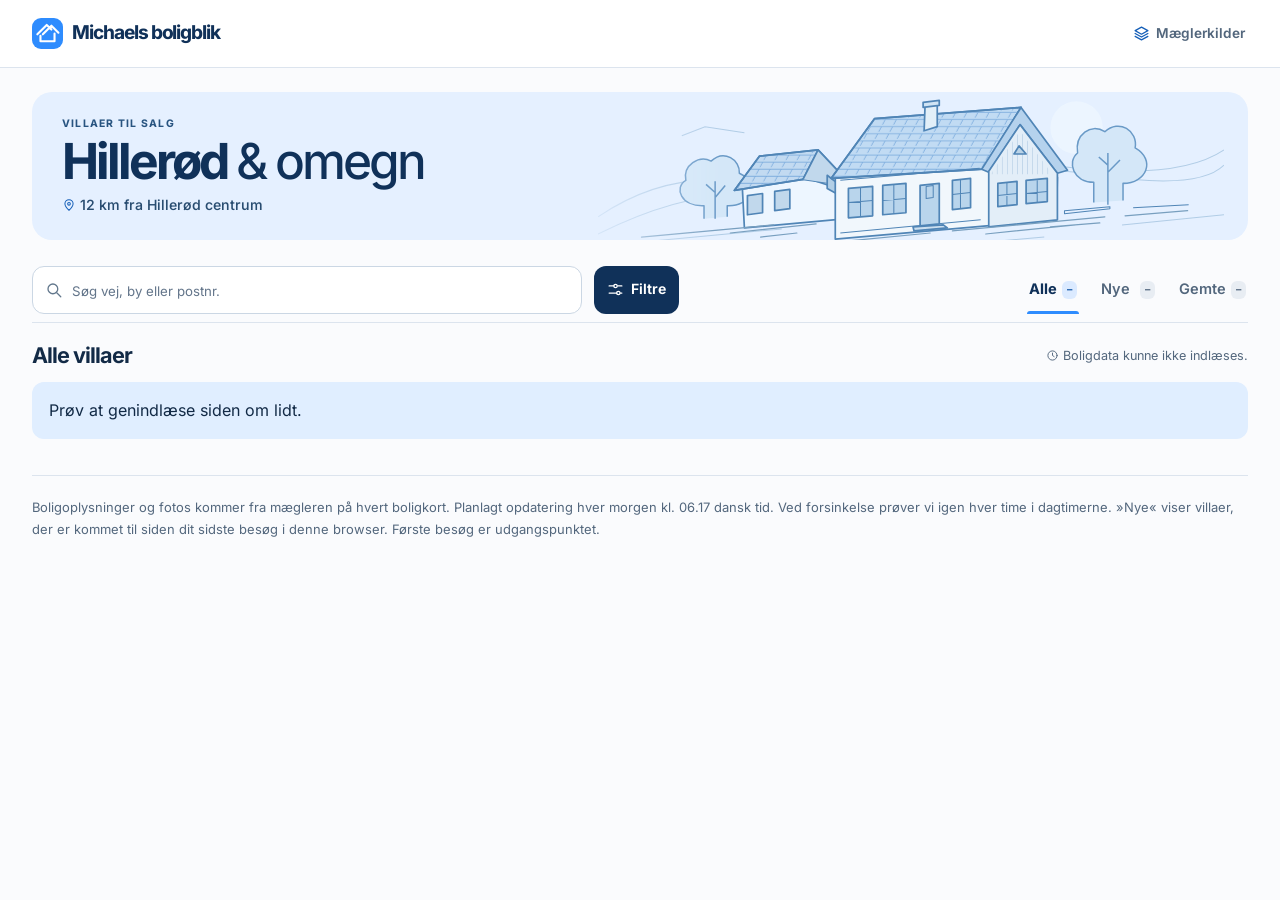
==== commit 57613efa: "Genprøv udeblevne morgenopdateringer og vis forsinkelse samme dag" ====
--- a/public/index.html
+++ b/public/index.html
@@ -20,7 +20,7 @@
   <link rel="preconnect" href="https://nybolig.mindworking.eu">
   <link rel="preload" href="./fonts/inter.woff2" as="font" type="font/woff2" crossorigin>
   <link rel="stylesheet" href="./styles.css?v=mobil26">
-  <script src="./app.js?v=mobil26" defer></script>
+  <script src="./app.js?v=morgenkontrol1" defer></script>
 </head>
 <body>
   <svg class="symbols" xmlns="http://www.w3.org/2000/svg" aria-hidden="true">
@@ -73,7 +73,7 @@
       <noscript><p>Aktivér JavaScript for at se boligerne og bruge filtrene.</p></noscript>
     </section>
   </main>
-  <footer class="wrap">Boligoplysninger og fotos kommer fra mægleren på hvert boligkort. Planlagt opdatering hver morgen kl. 06.17 dansk tid. Hvis en kilde mangler, prøver vi igen kl. 07.17. »Nye« viser villaer, der er kommet til siden dit sidste besøg i denne browser. Første besøg er udgangspunktet.</footer>
+  <footer class="wrap">Boligoplysninger og fotos kommer fra mægleren på hvert boligkort. Planlagt opdatering hver morgen kl. 06.17 dansk tid. Ved forsinkelse prøver vi igen hver time i dagtimerne. »Nye« viser villaer, der er kommet til siden dit sidste besøg i denne browser. Første besøg er udgangspunktet.</footer>
 
   <dialog id="coverage" class="filter-sheet" aria-labelledby="coverage-title">
     <div class="sheet-head"><h2 id="coverage-title">Mæglerdækning</h2><button type="button" class="icon-button" data-close aria-label="Luk mæglerdækning"><svg class="icon" aria-hidden="true"><use href="#i-close"/></svg></button></div>
